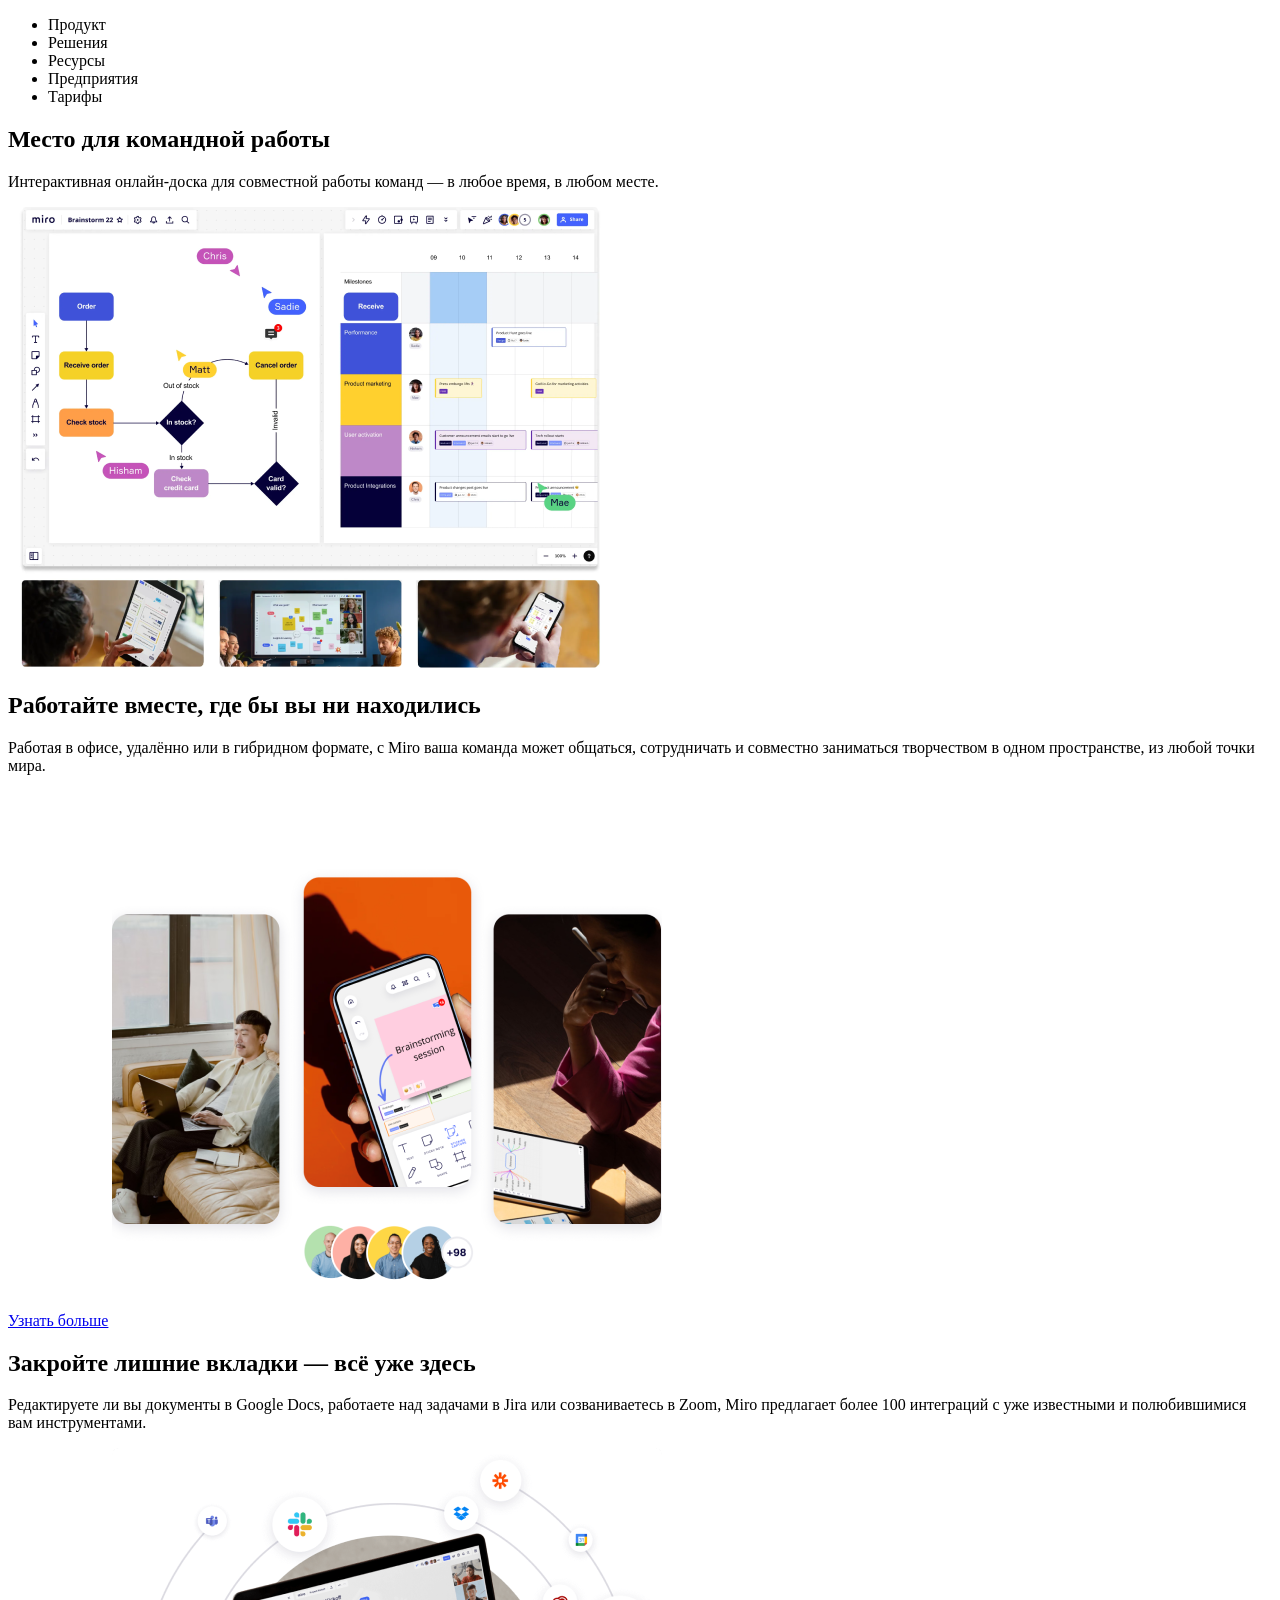
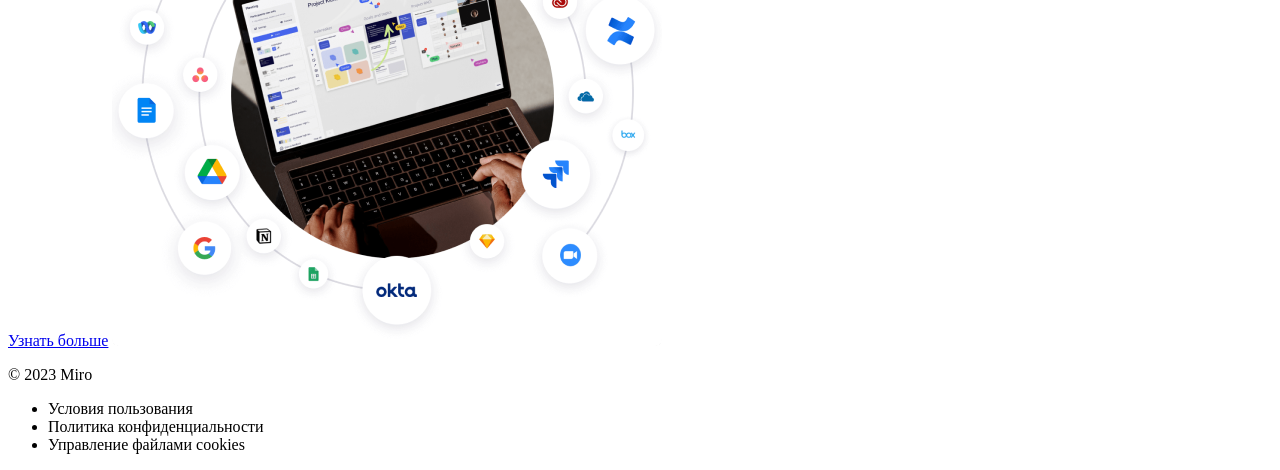
==== Проект Miro/index.html @ 1b06fae8 "Добавление DZ по miro" ====
<!DOCTYPE html>
<html lang="ru">

<head>
    <meta charset="UTF-8">
    <meta name="viewport" content="width=device-width, initial-scale=1.0">
    <title>Главная Miro</title>
</head>

<body>
    <header>
        <nav>
            <ul>
                <li>Продукт</li>
                <li>Решения</li>
                <li>Ресурсы</li>
                <li>Предприятия</li>
                <li>Тарифы</li>
            </ul>
        </nav>
    </header>
    <main>
        <section>
            <h1>Место для командной работы</h1>
            <p>Интерактивная онлайн-доска для совместной работы команд — в любое время, в любом месте.</p>
            <img src="./img/headerimage-without-text 1.png" alt="Презентация онлайн доски">
        </section>
        <section>
            <h2>Работайте вместе, где бы вы ни находились</h2>
            <p>Работая в офисе, удалённо или в гибридном формате, с Miro ваша команда может общаться, сотрудничать и
                совместно
                заниматься творчеством в одном пространстве, из любой точки мира.</p>
            <a href="#no_scroll">Узнать больше</a>
            <img src="./img/rabotay-vezde.png" alt="Доступность Miro везде и на любом устройстве">
        </section>
        <section>
            <h2>Закройте лишние вкладки — всё уже здесь</h2>
            <p>Редактируете ли вы документы в Google Docs, работаете над задачами в Jira или созваниваетесь в Zoom, Miro
                предлагает
                более 100 интеграций с уже известными и полюбившимися вам инструментами.</p>
            <a href="#no_scroll">Узнать больше</a>
            <img src="./img/mnozhestvo-integratsiy.png" alt="Большое количество интеграций с разными сервисами">
        </section>
    </main>
    <footer>
        <p>&#169; 2023 Miro</p>
        <ul>
            <li>Условия пользования</li>
            <li>Политика конфиденциальности</li>
            <li>Управление файлами cookies</li>
        </ul>
    </footer>
</body>

</html>
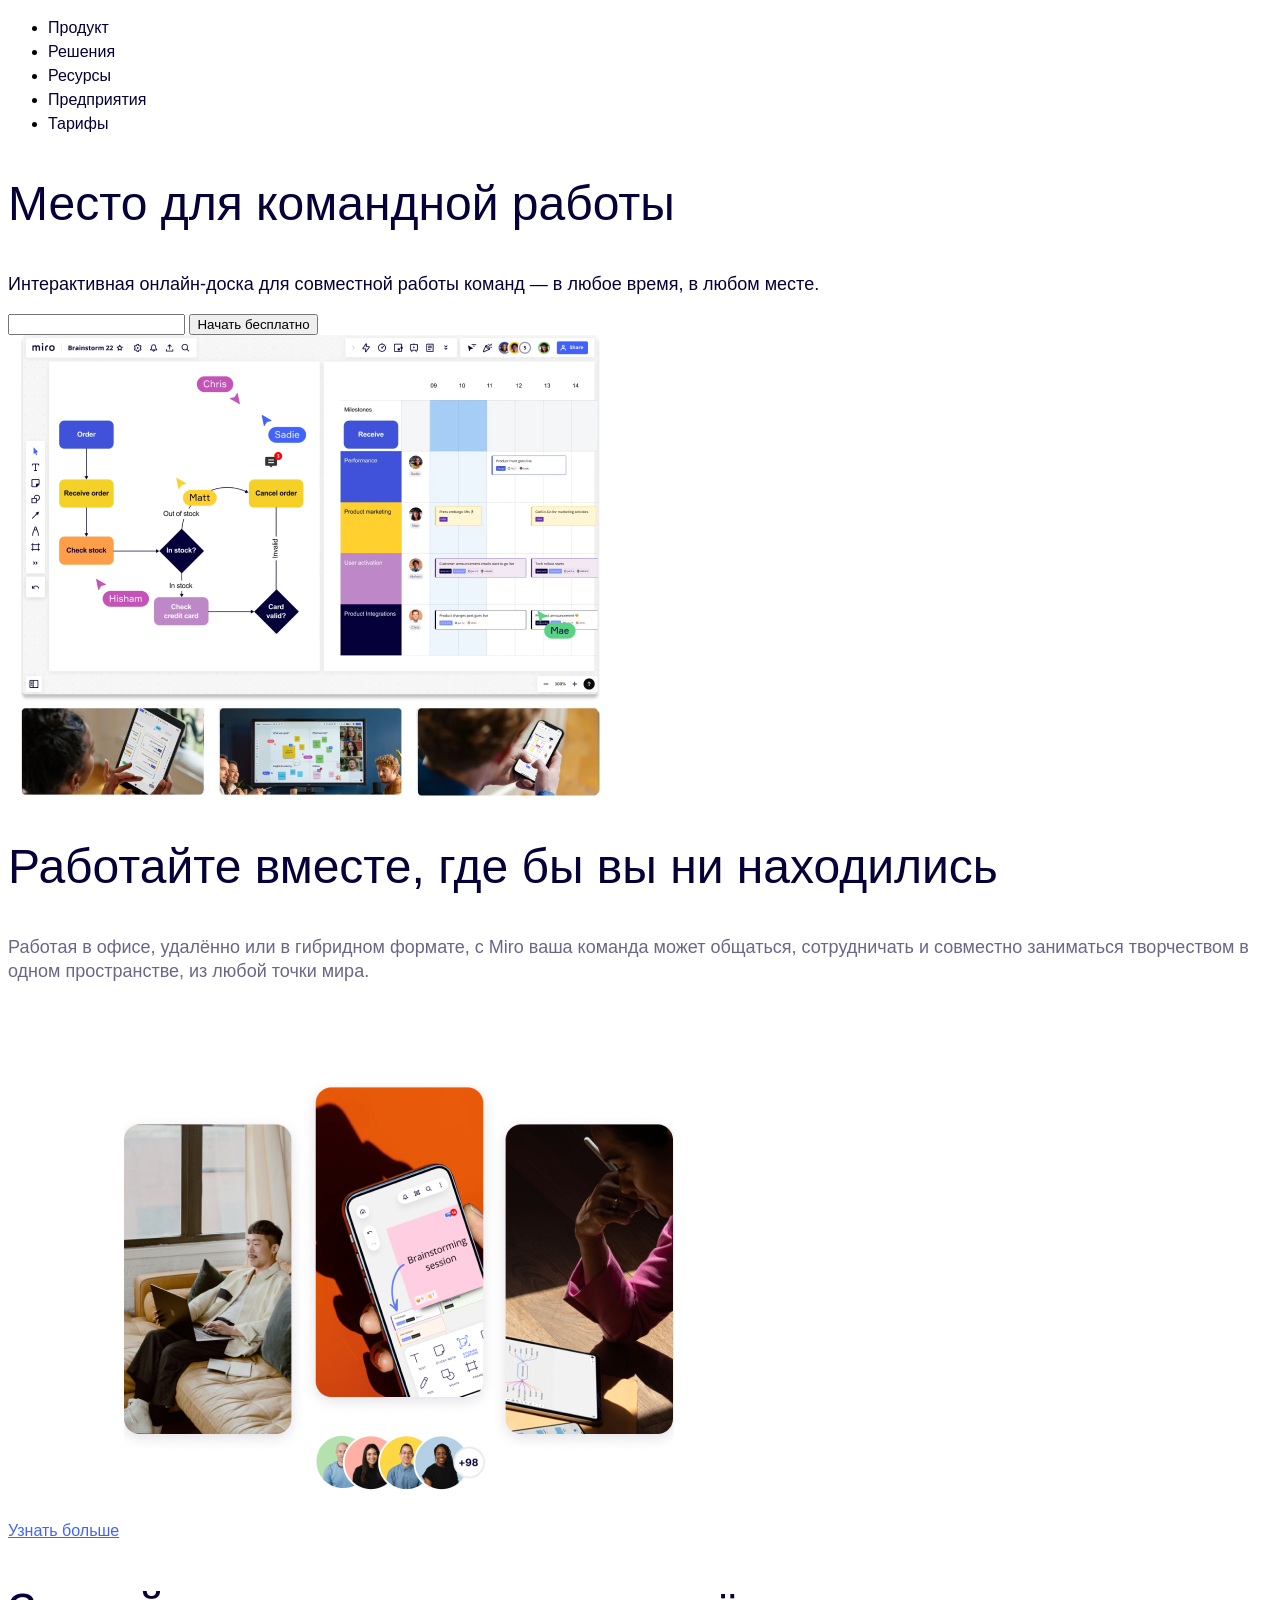
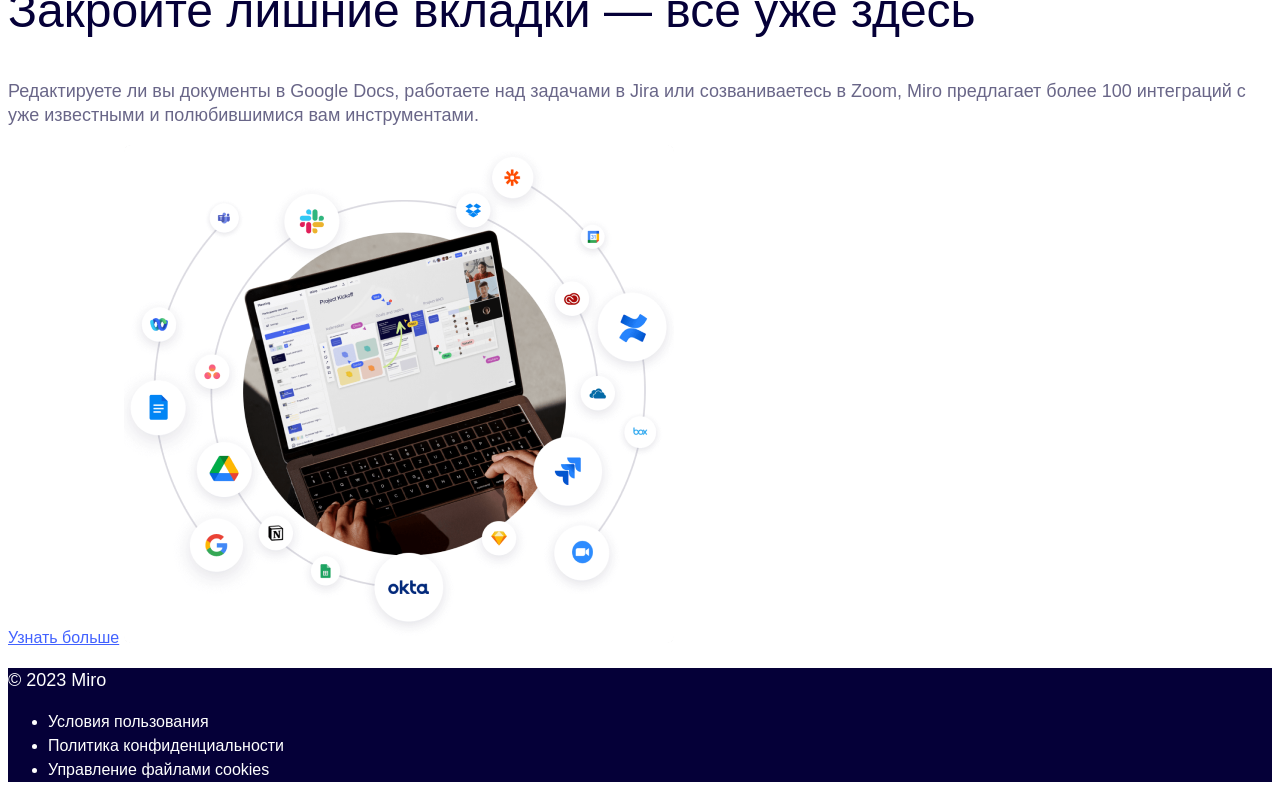
==== commit 95b7ddb1: "Добавили css для мироДЗ" ====
--- a/Проект Miro/index.html
+++ b/Проект Miro/index.html
@@ -4,6 +4,7 @@
 <head>
     <meta charset="UTF-8">
     <meta name="viewport" content="width=device-width, initial-scale=1.0">
+    <link rel="stylesheet" href="stylemiro.css">
     <title>Главная Miro</title>
 </head>
 
@@ -11,43 +12,50 @@
     <header>
         <nav>
             <ul>
-                <li>Продукт</li>
-                <li>Решения</li>
-                <li>Ресурсы</li>
-                <li>Предприятия</li>
-                <li>Тарифы</li>
+                <li><a href="#no_scroll" class="navLink">Продукт</a></li>
+                <li><a href="#no_scroll" class="navLink">Решения</a></li>
+                <li><a href="#no_scroll" class="navLink">Ресурсы</a></li>
+                <li><a href="#no_scroll" class="navLink">Предприятия</a></li>
+                <li><a href="#no_scroll" class="navLink">Тарифы</a></li>
             </ul>
         </nav>
     </header>
     <main>
         <section>
             <h1>Место для командной работы</h1>
-            <p>Интерактивная онлайн-доска для совместной работы команд — в любое время, в любом месте.</p>
+            <p class="heroText">Интерактивная онлайн-доска для совместной работы команд — в любое время, в любом месте.
+            </p>
+            <form action="#" method="get">
+                <input type="email" name="email" id="email">
+                <button type="submit" id="heroButton">Начать бесплатно</button>
+            </form>
             <img src="./img/headerimage-without-text 1.png" alt="Презентация онлайн доски">
         </section>
         <section>
             <h2>Работайте вместе, где бы вы ни находились</h2>
-            <p>Работая в офисе, удалённо или в гибридном формате, с Miro ваша команда может общаться, сотрудничать и
+            <p class="sectionText">Работая в офисе, удалённо или в гибридном формате, с Miro ваша команда может
+                общаться, сотрудничать и
                 совместно
                 заниматься творчеством в одном пространстве, из любой точки мира.</p>
-            <a href="#no_scroll">Узнать больше</a>
+            <a href="#no_scroll" class="linkBody">Узнать больше</a>
             <img src="./img/rabotay-vezde.png" alt="Доступность Miro везде и на любом устройстве">
         </section>
         <section>
             <h2>Закройте лишние вкладки — всё уже здесь</h2>
-            <p>Редактируете ли вы документы в Google Docs, работаете над задачами в Jira или созваниваетесь в Zoom, Miro
+            <p class="sectionText">Редактируете ли вы документы в Google Docs, работаете над задачами в Jira или
+                созваниваетесь в Zoom, Miro
                 предлагает
                 более 100 интеграций с уже известными и полюбившимися вам инструментами.</p>
-            <a href="#no_scroll">Узнать больше</a>
+            <a href="#no_scroll" class="linkBody">Узнать больше</a>
             <img src="./img/mnozhestvo-integratsiy.png" alt="Большое количество интеграций с разными сервисами">
         </section>
     </main>
     <footer>
         <p>&#169; 2023 Miro</p>
         <ul>
-            <li>Условия пользования</li>
-            <li>Политика конфиденциальности</li>
-            <li>Управление файлами cookies</li>
+            <li><a href="#no_scroll" class="navLink">Условия пользования</a></li>
+            <li><a href="#no_scroll" class="navLink">Политика конфиденциальности</a></li>
+            <li><a href="#no_scroll" class="navLink">Управление файлами cookies</a></li>
         </ul>
     </footer>
 </body>
--- a/Проект Miro/stylemiro.css
+++ b/Проект Miro/stylemiro.css
@@ -0,0 +1,57 @@
+html {
+    font-family: 'Roboto', sans-serif;
+}
+
+header nav a {
+    color: #050038;
+    text-decoration: none;
+}
+
+h1,
+h2 {
+    font-size: 48px;
+    font-weight: 400;
+    color: #050038;
+    line-height: 56px;
+}
+
+p {
+    line-height: 24px;
+    font-weight: 400;
+    font-size: 18px;
+}
+
+a {
+    font-weight: 400;
+    font-size: 16px;
+    line-height: 24px;
+}
+
+.heroText {
+    color: #050038;
+}
+
+.heroButton {
+    border: 1px solid #4262ff;
+    border-radius: 32px;
+    background: #4262ff;
+}
+
+.sectionText {
+    color: #696688;
+}
+
+.linkBody {
+    color: #4262ff;
+    text-decoration: underline;
+}
+
+footer {
+    background-color: #050038;
+    color: #fff;
+}
+
+footer a {
+    color: #fff;
+    text-decoration: none;
+}
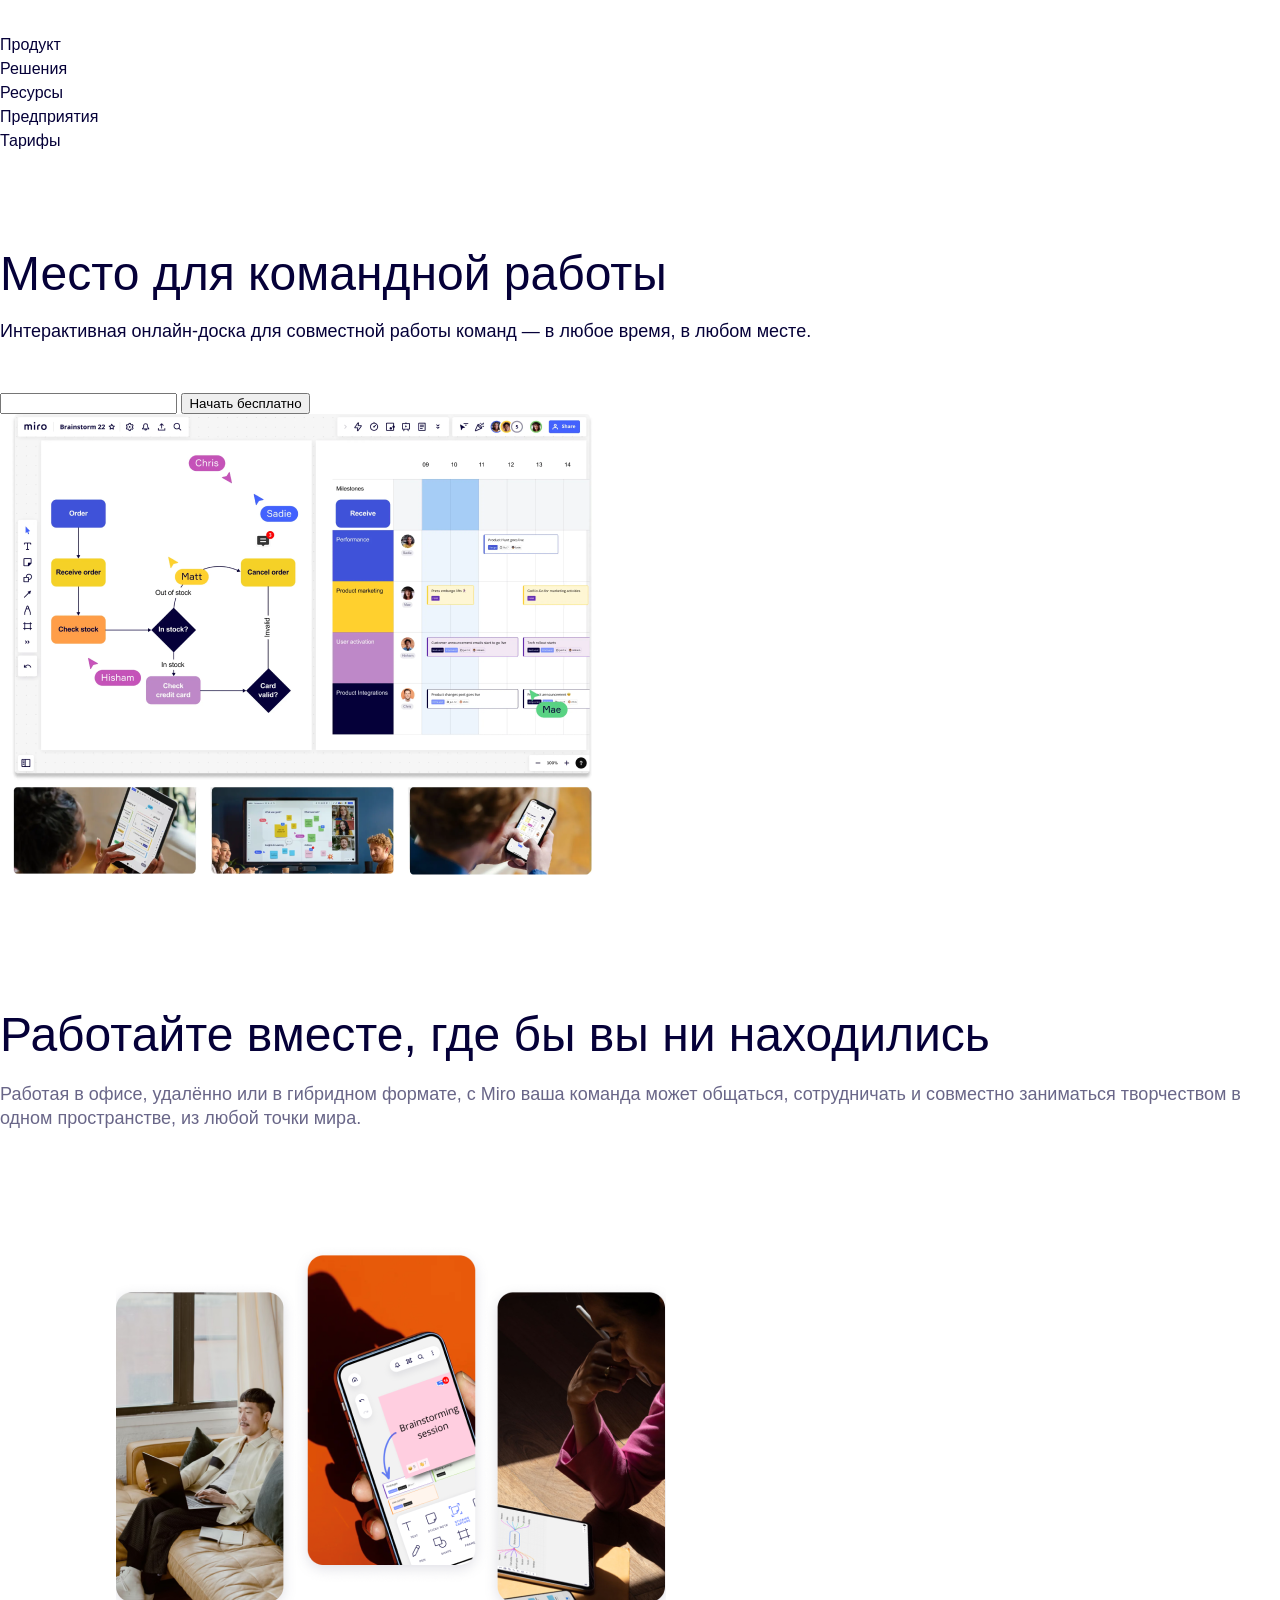
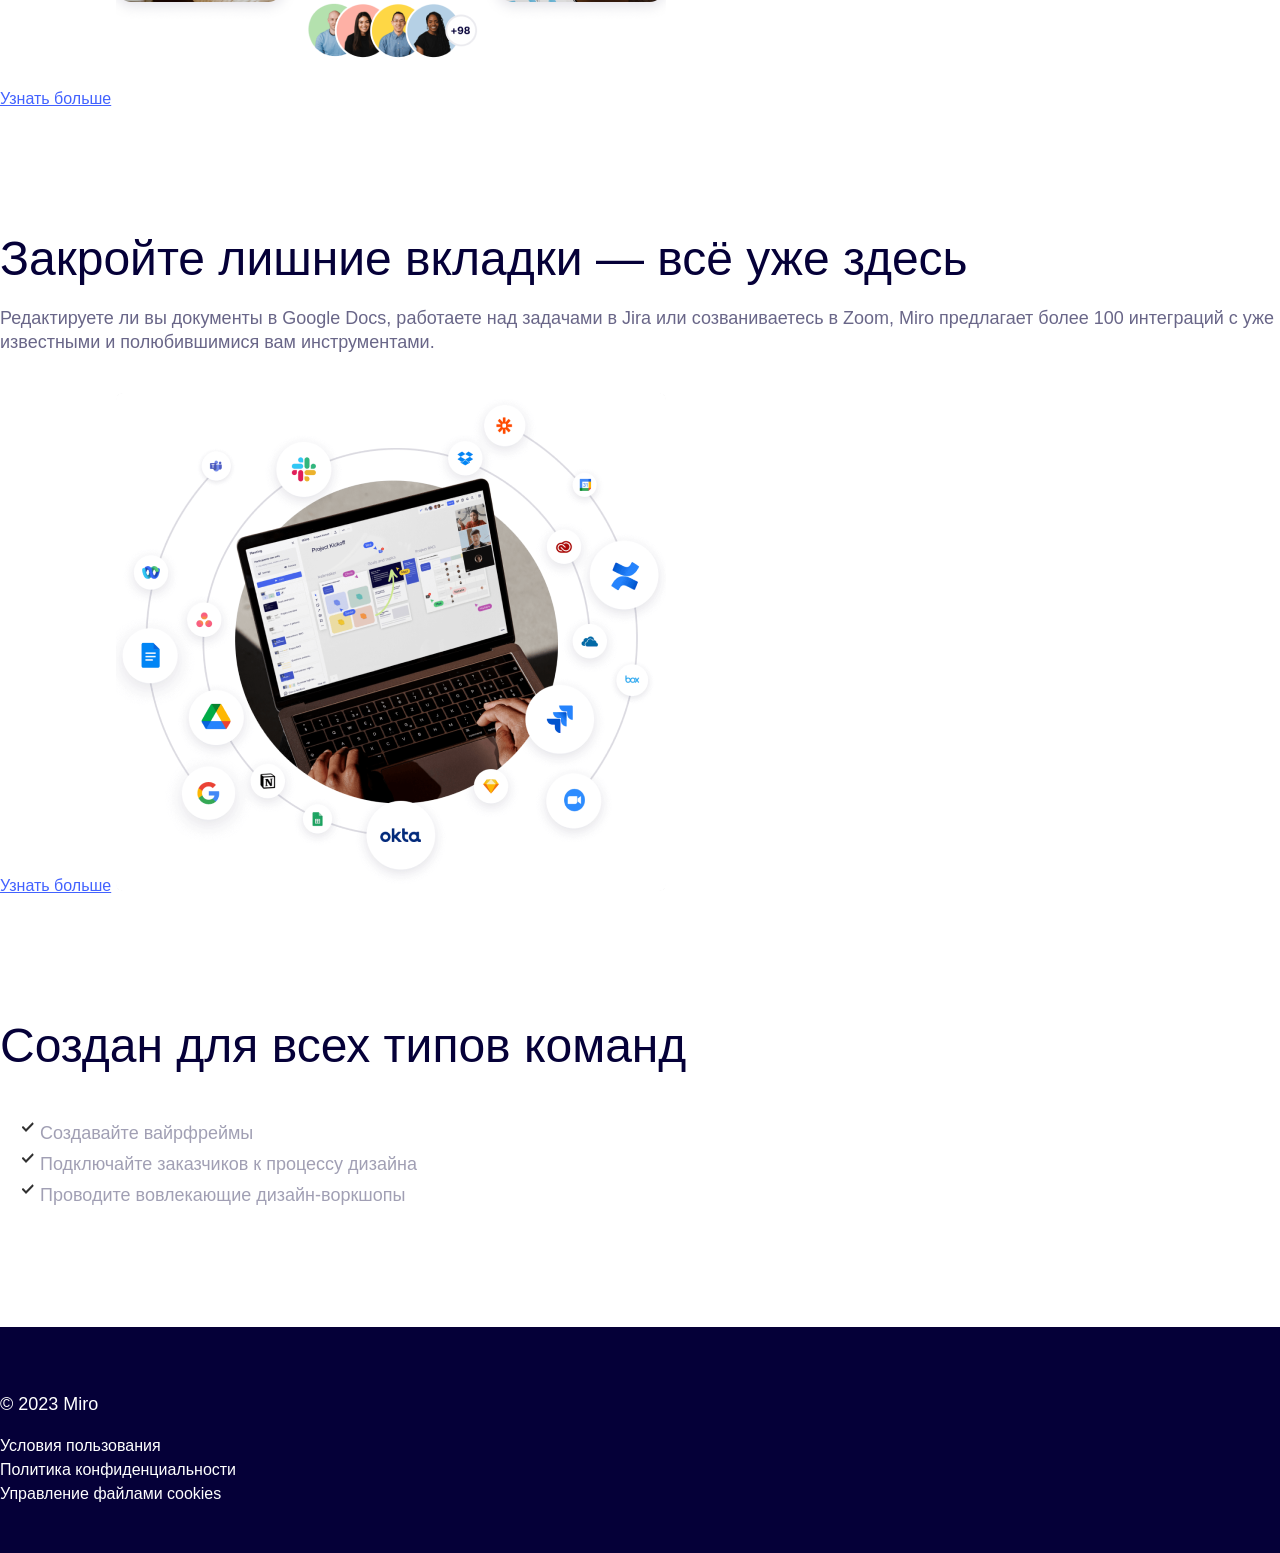
==== commit c3c10452: "Переработка miro-dz" ====
--- a/Проект Miro/index.html
+++ b/Проект Miro/index.html
@@ -9,20 +9,20 @@
 </head>
 
 <body>
-    <header>
+    <header class="header">
         <nav>
-            <ul>
-                <li><a href="#no_scroll" class="navLink">Продукт</a></li>
-                <li><a href="#no_scroll" class="navLink">Решения</a></li>
-                <li><a href="#no_scroll" class="navLink">Ресурсы</a></li>
-                <li><a href="#no_scroll" class="navLink">Предприятия</a></li>
-                <li><a href="#no_scroll" class="navLink">Тарифы</a></li>
+            <ul class="header_list">
+                <li><a href="#no_scroll" class="header_list_item">Продукт</a></li>
+                <li><a href="#no_scroll" class="header_list_item">Решения</a></li>
+                <li><a href="#no_scroll" class="header_list_item">Ресурсы</a></li>
+                <li><a href="#no_scroll" class="header_list_item">Предприятия</a></li>
+                <li><a href="#no_scroll" class="header_list_item">Тарифы</a></li>
             </ul>
         </nav>
     </header>
     <main>
-        <section>
-            <h1>Место для командной работы</h1>
+        <section class="section_hero">
+            <h1 class="section_hero_h1">Место для командной работы</h1>
             <p class="heroText">Интерактивная онлайн-доска для совместной работы команд — в любое время, в любом месте.
             </p>
             <form action="#" method="get">
@@ -32,30 +32,38 @@
             <img src="./img/headerimage-without-text 1.png" alt="Презентация онлайн доски">
         </section>
         <section>
-            <h2>Работайте вместе, где бы вы ни находились</h2>
-            <p class="sectionText">Работая в офисе, удалённо или в гибридном формате, с Miro ваша команда может
+            <h2 class="section_h2">Работайте вместе, где бы вы ни находились</h2>
+            <p class="section_p">Работая в офисе, удалённо или в гибридном формате, с Miro ваша команда может
                 общаться, сотрудничать и
                 совместно
                 заниматься творчеством в одном пространстве, из любой точки мира.</p>
-            <a href="#no_scroll" class="linkBody">Узнать больше</a>
+            <a href="#no_scroll" class="section_a">Узнать больше</a>
             <img src="./img/rabotay-vezde.png" alt="Доступность Miro везде и на любом устройстве">
         </section>
         <section>
-            <h2>Закройте лишние вкладки — всё уже здесь</h2>
-            <p class="sectionText">Редактируете ли вы документы в Google Docs, работаете над задачами в Jira или
+            <h2 class="section_h2">Закройте лишние вкладки — всё уже здесь</h2>
+            <p class="section_p">Редактируете ли вы документы в Google Docs, работаете над задачами в Jira или
                 созваниваетесь в Zoom, Miro
                 предлагает
                 более 100 интеграций с уже известными и полюбившимися вам инструментами.</p>
-            <a href="#no_scroll" class="linkBody">Узнать больше</a>
+            <a href="#no_scroll" class="section_a">Узнать больше</a>
             <img src="./img/mnozhestvo-integratsiy.png" alt="Большое количество интеграций с разными сервисами">
+        </section>
+        <section>
+            <h2>Создан для всех типов команд</h2>
+            <ul class="section_list">
+                <li>Создавайте вайрфреймы</li>
+                <li>Подключайте заказчиков к процессу дизайна</li>
+                <li>Проводите вовлекающие дизайн-воркшопы</li>
+            </ul>
         </section>
     </main>
     <footer>
         <p>&#169; 2023 Miro</p>
-        <ul>
-            <li><a href="#no_scroll" class="navLink">Условия пользования</a></li>
-            <li><a href="#no_scroll" class="navLink">Политика конфиденциальности</a></li>
-            <li><a href="#no_scroll" class="navLink">Управление файлами cookies</a></li>
+        <ul class="footer_list">
+            <li><a href="#no_scroll" class="footer_link">Условия пользования</a></li>
+            <li><a href="#no_scroll" class="footer_link">Политика конфиденциальности</a></li>
+            <li><a href="#no_scroll" class="footer_link">Управление файлами cookies</a></li>
         </ul>
     </footer>
 </body>
--- a/Проект Miro/stylemiro.css
+++ b/Проект Miro/stylemiro.css
@@ -2,9 +2,8 @@
     font-family: 'Roboto', sans-serif;
 }
 
-header nav a {
-    color: #050038;
-    text-decoration: none;
+body {
+    margin: 0px;
 }
 
 h1,
@@ -21,14 +20,52 @@
     font-size: 18px;
 }
 
+ul {
+    margin: 0;
+}
+
 a {
     font-weight: 400;
     font-size: 16px;
     line-height: 24px;
+    text-decoration: none;
+}
+
+section {
+    margin-bottom: 120px;
+}
+
+footer {
+    background-color: #050038;
+    color: #fff;
+    padding: 47px 0px
+}
+
+.header {
+    margin-bottom: 60px;
+}
+
+.header_list {
+    padding-left: 0px;
+    list-style: none;
+    padding: 33px 0px;
+}
+
+.header_list_item {
+    color: #050038;
+}
+
+.section_hero {
+    margin-bottom: 128px;
+}
+
+.section_hero_h1 {
+    margin-bottom: 17px;
 }
 
 .heroText {
     color: #050038;
+    margin: 0px 0px 50px 0px;
 }
 
 .heroButton {
@@ -37,21 +74,38 @@
     background: #4262ff;
 }
 
-.sectionText {
-    color: #696688;
+.section_h2 {
+    margin-bottom: 19px;
 }
 
-.linkBody {
+.section_p {
+    color: #696688;
+    margin-bottom: 39px;
+}
+
+.section_a {
     color: #4262ff;
     text-decoration: underline;
 }
 
-footer {
-    background-color: #050038;
-    color: #fff;
+.section_list {
+    list-style: none;
+    font-size: 18px;
+    line-height: 24px;
+    color: #05003860;
 }
 
-footer a {
+.section_list li::marker {
+    content: url(img/CheckFrame.svg);
+}
+
+.footer_div {}
+
+.footer_list {
+    list-style-type: none;
+    padding: 0;
+}
+
+.footer_link {
     color: #fff;
-    text-decoration: none;
 }
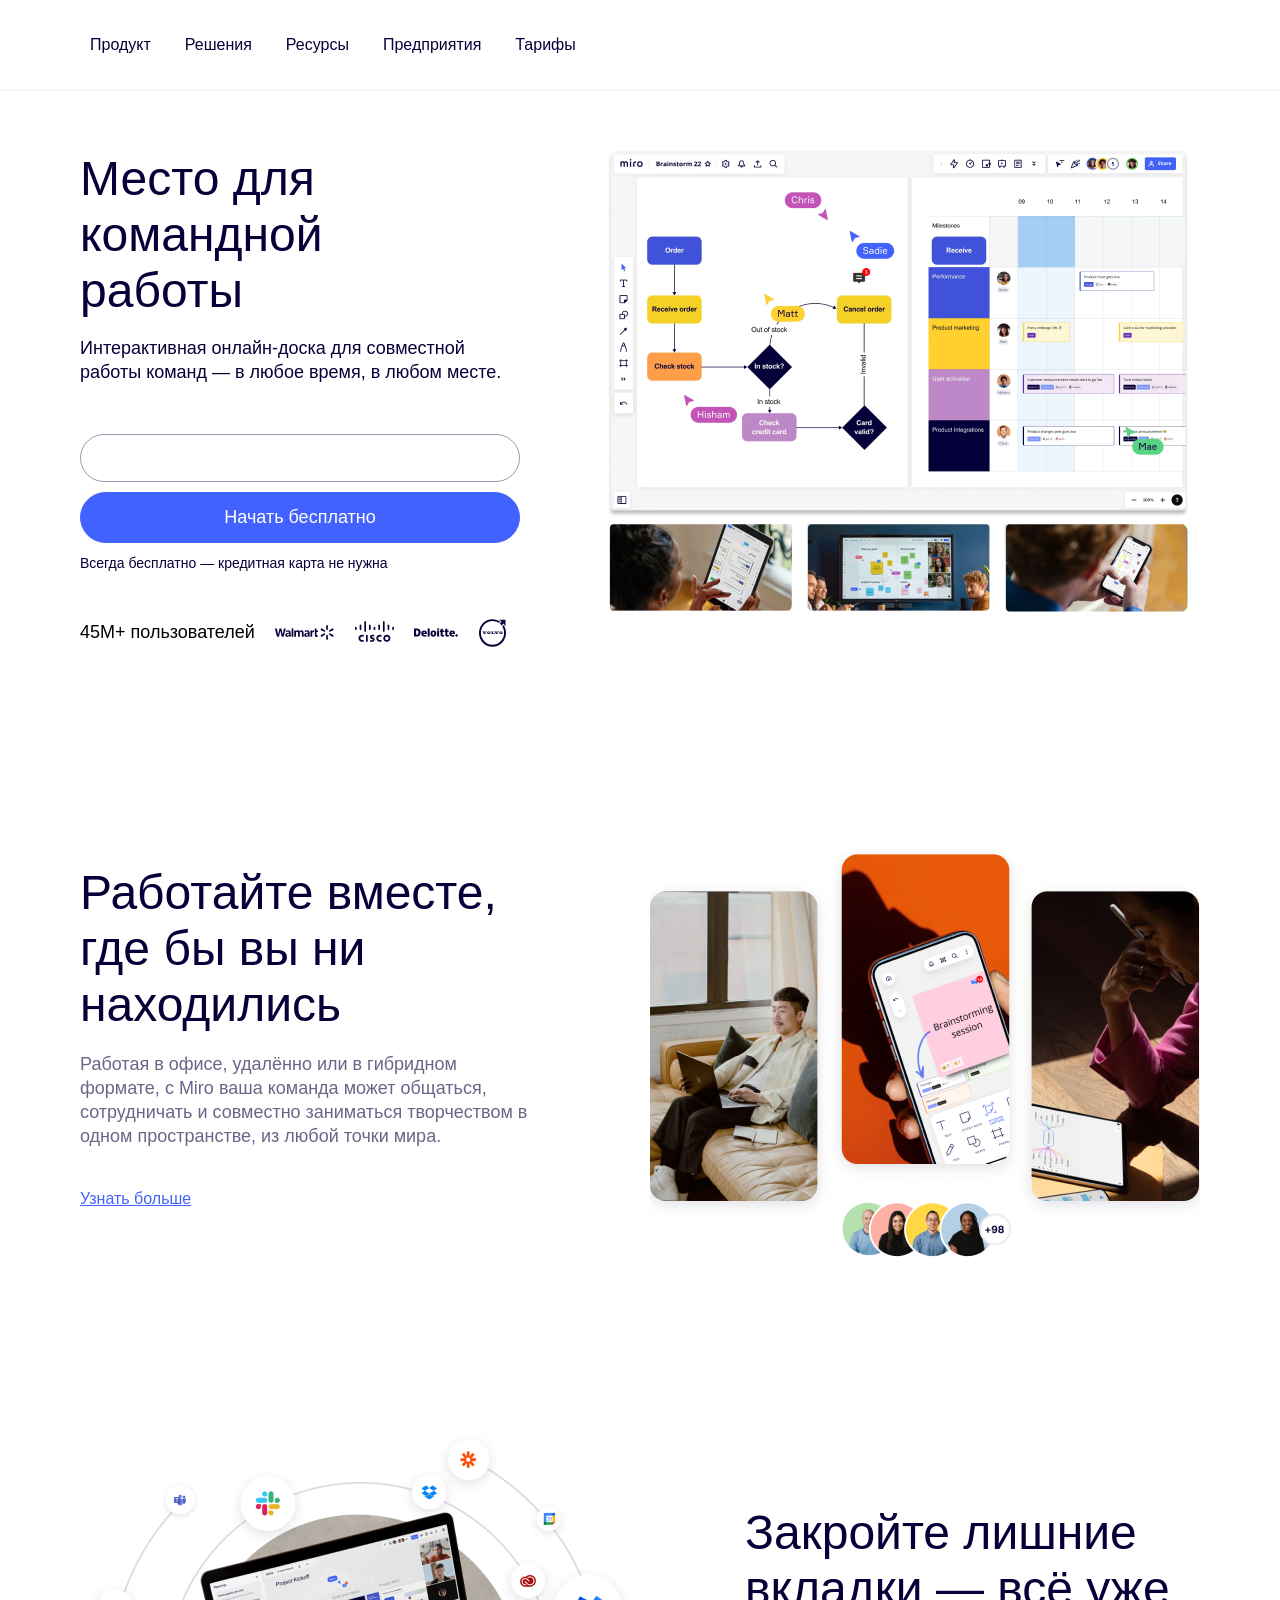
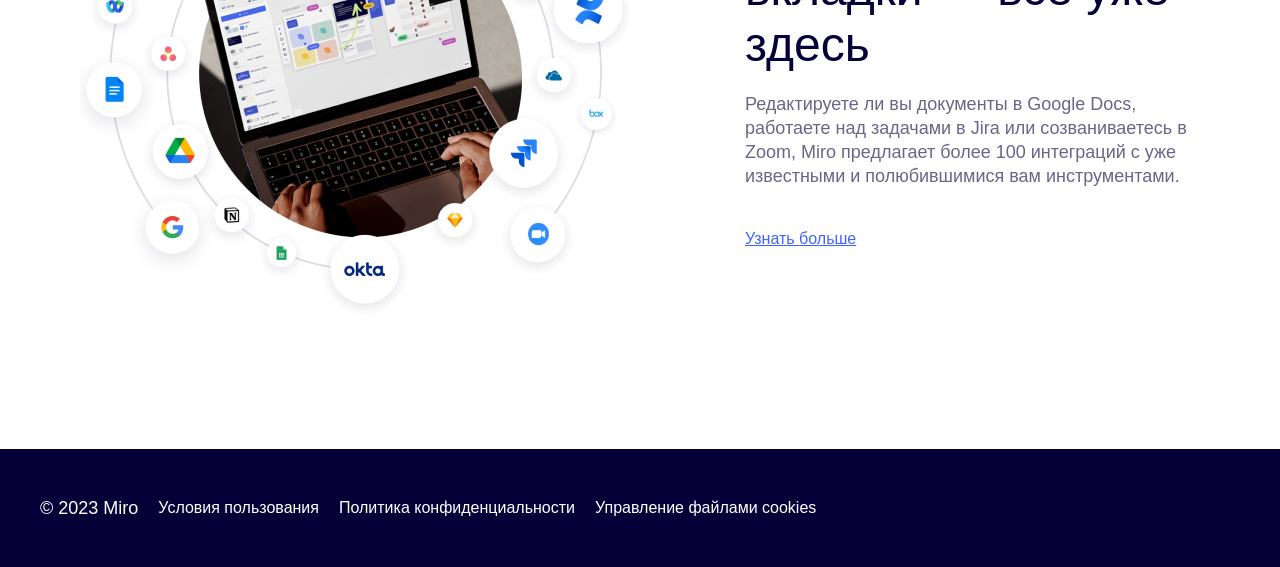
==== commit 269615d4: "Первый этап Miro лендинга" ====
--- a/Проект Miro/index.html
+++ b/Проект Miro/index.html
@@ -22,49 +22,75 @@
     </header>
     <main>
         <section class="section_hero">
-            <h1 class="section_hero_h1">Место для командной работы</h1>
-            <p class="heroText">Интерактивная онлайн-доска для совместной работы команд — в любое время, в любом месте.
-            </p>
-            <form action="#" method="get">
-                <input type="email" name="email" id="email">
-                <button type="submit" id="heroButton">Начать бесплатно</button>
-            </form>
-            <img src="./img/headerimage-without-text 1.png" alt="Презентация онлайн доски">
+            <div class="section-container">
+                <h1 class="section_hero_h1">Место для <br>командной<br> работы</h1>
+                <p class="heroText">Интерактивная онлайн-доска для совместной работы команд — в любое время, в любом
+                    месте.
+                </p>
+                <form action="#" method="get">
+                    <input type="email" name="email" id="email">
+                    <button type="submit" id="heroButton">Начать бесплатно</button>
+                </form>
+                <p>Всегда бесплатно — кредитная карта не нужна</p>
+                <div class="container-logos">
+                    <p>45M+ пользователей</p>
+                    <img src="./img/Walmart.svg" alt="Walmart">
+                    <img src="./img/Cisco.svg" alt="Cisco">
+                    <img src="./img/Deloitte.svg" alt="Deloitte">
+                    <img src="./img/Volvo.svg" alt="Volvo">
+                </div>
+            </div>
+            <div>
+                <img src="./img/headerimage-without-text 1.png" alt="Презентация онлайн доски">
+            </div>
         </section>
-        <section>
-            <h2 class="section_h2">Работайте вместе, где бы вы ни находились</h2>
-            <p class="section_p">Работая в офисе, удалённо или в гибридном формате, с Miro ваша команда может
-                общаться, сотрудничать и
-                совместно
-                заниматься творчеством в одном пространстве, из любой точки мира.</p>
-            <a href="#no_scroll" class="section_a">Узнать больше</a>
-            <img src="./img/rabotay-vezde.png" alt="Доступность Miro везде и на любом устройстве">
+
+
+        <section class="main-section">
+            <div class="section-container">
+                <h2 class="section_h2">Работайте вместе, где бы вы ни находились</h2>
+                <p class="section_p">Работая в офисе, удалённо или в гибридном формате, с Miro ваша команда может
+                    общаться, сотрудничать и
+                    совместно
+                    заниматься творчеством в одном пространстве, из любой точки мира.</p>
+                <a href="#no_scroll" class="section_a">Узнать больше</a>
+            </div>
+            <div>
+                <img src="./img/rabotay-vezde.png" alt="Доступность Miro везде и на любом устройстве">
+            </div>
         </section>
-        <section>
-            <h2 class="section_h2">Закройте лишние вкладки — всё уже здесь</h2>
-            <p class="section_p">Редактируете ли вы документы в Google Docs, работаете над задачами в Jira или
-                созваниваетесь в Zoom, Miro
-                предлагает
-                более 100 интеграций с уже известными и полюбившимися вам инструментами.</p>
-            <a href="#no_scroll" class="section_a">Узнать больше</a>
-            <img src="./img/mnozhestvo-integratsiy.png" alt="Большое количество интеграций с разными сервисами">
+
+
+        <section class="main-section row-reverse">
+            <div class="section-container">
+                <h2 class="section_h2">Закройте лишние вкладки — всё уже здесь</h2>
+                <p class="section_p">Редактируете ли вы документы в Google Docs, работаете над задачами в Jira или
+                    созваниваетесь в Zoom, Miro
+                    предлагает
+                    более 100 интеграций с уже известными и полюбившимися вам инструментами.</p>
+                <a href="#no_scroll" class="section_a">Узнать больше</a>
+            </div>
+            <div>
+                <img src="./img/mnozhestvo-integratsiy.png" alt="Большое количество интеграций с разными сервисами">
+            </div>
         </section>
-        <section>
+
+        <!-- <section>
             <h2>Создан для всех типов команд</h2>
             <ul class="section_list">
                 <li>Создавайте вайрфреймы</li>
                 <li>Подключайте заказчиков к процессу дизайна</li>
                 <li>Проводите вовлекающие дизайн-воркшопы</li>
             </ul>
-        </section>
+        </section> -->
     </main>
     <footer>
-        <p>&#169; 2023 Miro</p>
-        <ul class="footer_list">
-            <li><a href="#no_scroll" class="footer_link">Условия пользования</a></li>
-            <li><a href="#no_scroll" class="footer_link">Политика конфиденциальности</a></li>
-            <li><a href="#no_scroll" class="footer_link">Управление файлами cookies</a></li>
-        </ul>
+        <div class="footer-div">
+            <p>&#169; 2023 Miro</p>
+            <a href="#no_scroll" class="footer_link">Условия пользования</a>
+            <a href="#no_scroll" class="footer_link">Политика конфиденциальности</a>
+            <a href="#no_scroll" class="footer_link">Управление файлами cookies</a>
+        </div>
     </footer>
 </body>
 
--- a/Проект Miro/stylemiro.css
+++ b/Проект Miro/stylemiro.css
@@ -1,9 +1,16 @@
-html {
+* {
+    margin: 0;
+    box-sizing: border-box;
     font-family: 'Roboto', sans-serif;
 }
 
-body {
-    margin: 0px;
+nav {
+    max-width: 1200px;
+    margin: auto;
+}
+
+main {
+    padding: 0px 40px;
 }
 
 h1,
@@ -20,10 +27,6 @@
     font-size: 18px;
 }
 
-ul {
-    margin: 0;
-}
-
 a {
     font-weight: 400;
     font-size: 16px;
@@ -32,23 +35,41 @@
 }
 
 section {
+    max-width: 1200px;
+    margin: 0 auto;
     margin-bottom: 120px;
+    padding: 0 40px;
+}
+
+form {
+    display: flex;
+    flex-flow: column wrap;
+    gap: 10px;
+    margin-bottom: 8px;
+}
+
+form+p {
+    font-size: 14px;
+    color: #050038;
 }
 
 footer {
     background-color: #050038;
     color: #fff;
-    padding: 47px 0px
+    padding: 47px 40px
 }
 
 .header {
     margin-bottom: 60px;
+    border-bottom: 1px solid #f0f0f0;
 }
 
 .header_list {
-    padding-left: 0px;
+    display: flex;
+    flex-flow: row wrap;
     list-style: none;
-    padding: 33px 0px;
+    padding: 33px 50px;
+    gap: 34px;
 }
 
 .header_list_item {
@@ -56,11 +77,18 @@
 }
 
 .section_hero {
-    margin-bottom: 128px;
+    display: flex;
+    gap: 76px;
 }
 
 .section_hero_h1 {
     margin-bottom: 17px;
+}
+
+.section-container {
+    display: flex;
+    flex-flow: column wrap;
+    justify-content: center;
 }
 
 .heroText {
@@ -68,10 +96,43 @@
     margin: 0px 0px 50px 0px;
 }
 
-.heroButton {
+#email {
+    border: 1px solid #9b99af;
+    border-radius: 32px;
+    width: 440px;
+    height: 48px;
+}
+
+#heroButton {
     border: 1px solid #4262ff;
     border-radius: 32px;
-    background: #4262ff;
+    width: 440px;
+    height: 51px;
+    background-color: #4262ff;
+    padding: 10px;
+    color: #fff;
+    font-size: 18px;
+    transition: background-color 1s;
+}
+
+#heroButton:hover {
+    background-color: #162da1;
+    cursor: pointer;
+}
+
+.container-logos {
+    margin-top: 40px;
+    display: flex;
+    flex-direction: row;
+    flex-wrap: wrap;
+    align-items: center;
+    gap: 20px;
+}
+
+.main-section {
+    display: flex;
+    flex-flow: row nowrap;
+    gap: 115px;
 }
 
 .section_h2 {
@@ -99,13 +160,17 @@
     content: url(img/CheckFrame.svg);
 }
 
-.footer_div {}
-
-.footer_list {
-    list-style-type: none;
-    padding: 0;
+.footer-div {
+    max-width: 1200px;
+    margin: auto;
+    display: flex;
+    gap: 20px;
 }
 
 .footer_link {
     color: #fff;
+}
+
+.row-reverse {
+    flex-direction: row-reverse;
 }
